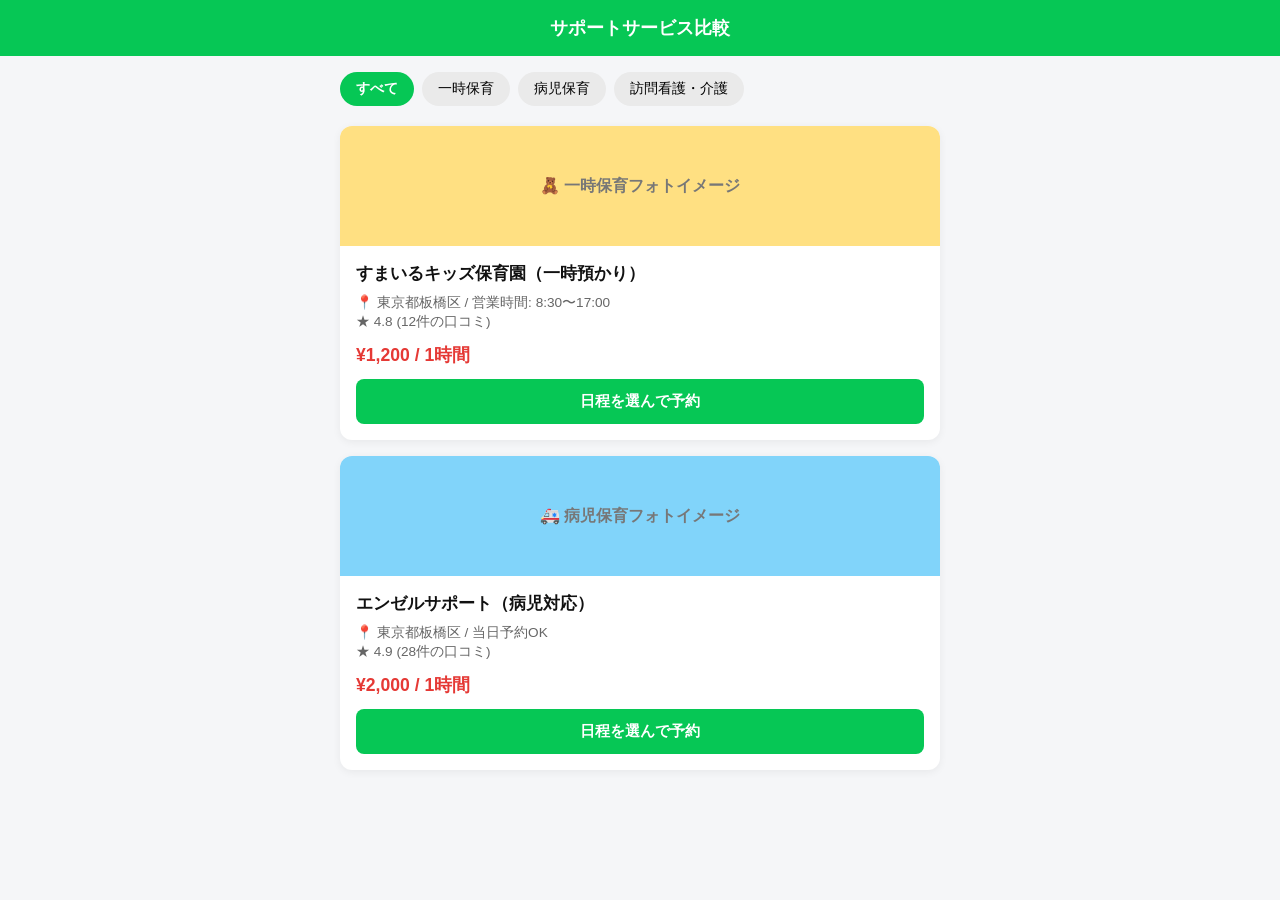
==== index.html @ b2019415 "サンプル画面の追加" ====
<!DOCTYPE html>
<html lang="ja">
<head>
  <meta charset="UTF-8">
  <meta name="viewport" content="width=device-width, initial-scale=1.0">
  <title>育児・介護サポート比較</title>
  <style>
    :root {
      --primary: #06C755; /* LINEカラー */
      --bg: #F5F6F8;
      --card-bg: #FFFFFF;
      --text: #111111;
      --sub-text: #666666;
    }

    body {
      margin: 0;
      padding: 0;
      font-family: -apple-system, BlinkMacSystemFont, "Segoe UI", Roboto, sans-serif;
      background-color: var(--bg);
      color: var(--text);
    }

    header {
      background-color: var(--primary);
      color: white;
      padding: 16px;
      text-align: center;
      font-weight: bold;
      font-size: 1.1rem;
      position: sticky;
      top: 0;
      z-index: 10;
    }

    .container {
      padding: 16px;
      max-width: 600px;
      margin: 0 auto;
    }

    /* 検索・絞り込みタグ */
    .filter-tags {
      display: flex;
      gap: 8px;
      margin-bottom: 16px;
      overflow-x: auto;
      padding-bottom: 4px;
    }

    .tag {
      background: #EAEAEA;
      border: none;
      padding: 8px 16px;
      border-radius: 20px;
      font-size: 0.85rem;
      white-space: nowrap;
      cursor: pointer;
    }

    .tag.active {
      background: var(--primary);
      color: white;
      font-weight: bold;
    }

    /* サービスカード */
    .card-list {
      display: flex;
      flex-direction: column;
      gap: 16px;
    }

    .card {
      background: var(--card-bg);
      border-radius: 12px;
      overflow: hidden;
      box-shadow: 0 2px 8px rgba(0,0,0,0.06);
      display: flex;
      flex-direction: column;
    }

    .card-header {
      height: 120px;
      background-color: #DDD;
      display: flex;
      align-items: center;
      justify-content: center;
      color: #777;
      font-weight: bold;
    }

    .card-body {
      padding: 16px;
    }

    .card-title {
      font-size: 1.05rem;
      font-weight: bold;
      margin: 0 0 8px 0;
    }

    .card-info {
      font-size: 0.85rem;
      color: var(--sub-text);
      margin-bottom: 12px;
      line-height: 1.4;
    }

    .card-price {
      font-size: 1.1rem;
      font-weight: bold;
      color: #E53935;
      margin-bottom: 12px;
    }

    .btn-reserve {
      width: 100%;
      background-color: var(--primary);
      color: white;
      border: none;
      padding: 12px;
      border-radius: 8px;
      font-size: 0.95rem;
      font-weight: bold;
      cursor: pointer;
    }

    .btn-reserve:active {
      opacity: 0.8;
    }
  </style>
</head>
<body>

  <header>サポートサービス比較</header>

  <div class="container">
    <!-- カテゴリ選択ボタン -->
    <div class="filter-tags">
      <button class="tag active">すべて</button>
      <button class="tag">一時保育</button>
      <button class="tag">病児保育</button>
      <button class="tag">訪問看護・介護</button>
    </div>

    <!-- サービス一覧 -->
    <div class="card-list">
      
      <!-- カード1 -->
      <div class="card">
        <div class="card-header" style="background-color: #FFE082;">🧸 一時保育フォトイメージ</div>
        <div class="card-body">
          <div class="card-title">すまいるキッズ保育園（一時預かり）</div>
          <div class="card-info">📍 東京都板橋区 / 営業時間: 8:30〜17:00<br>★ 4.8 (12件の口コミ)</div>
          <div class="card-price">¥1,200 / 1時間</div>
          <button class="btn-reserve" onclick="selectService('すまいるキッズ保育園')">日程を選んで予約</button>
        </div>
      </div>

      <!-- カード2 -->
      <div class="card">
        <div class="card-header" style="background-color: #81D4FA;">🚑 病児保育フォトイメージ</div>
        <div class="card-body">
          <div class="card-title">エンゼルサポート（病児対応）</div>
          <div class="card-info">📍 東京都板橋区 / 当日予約OK<br>★ 4.9 (28件の口コミ)</div>
          <div class="card-price">¥2,000 / 1時間</div>
          <button class="btn-reserve" onclick="selectService('エンゼルサポート')">日程を選んで予約</button>
        </div>
      </div>

    </div>
  </div>

  <script>
    function selectService(name) {
      alert(name + ' の予約画面へ進みます（プロトタイプ）');
    }
  </script>
</body>
</html>
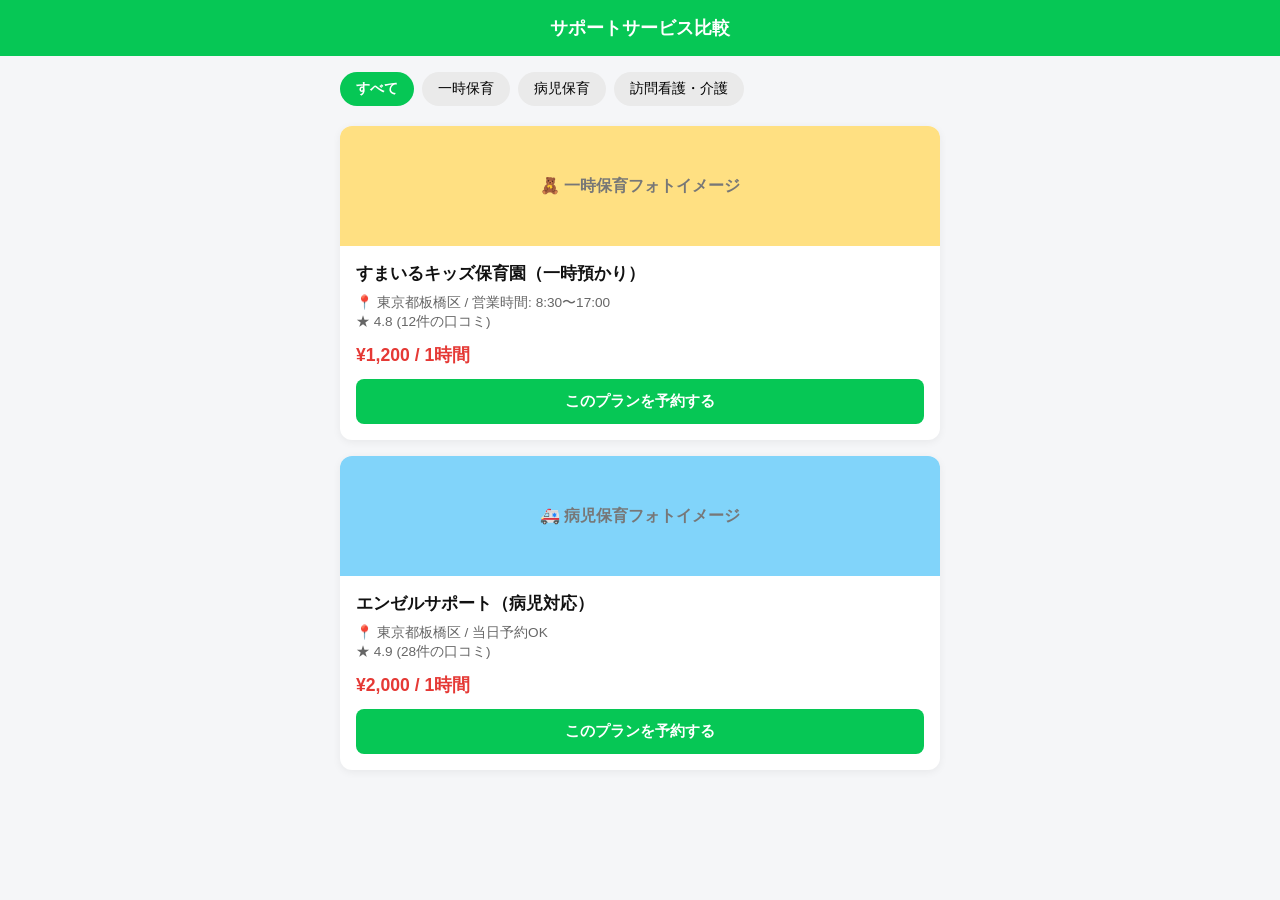
==== commit ed00b7f9: "HTML, CSS, JSを分離して動的予約機能を追加" ====
--- a/index.html
+++ b/index.html
@@ -4,139 +4,13 @@
   <meta charset="UTF-8">
   <meta name="viewport" content="width=device-width, initial-scale=1.0">
   <title>育児・介護サポート比較</title>
-  <style>
-    :root {
-      --primary: #06C755; /* LINEカラー */
-      --bg: #F5F6F8;
-      --card-bg: #FFFFFF;
-      --text: #111111;
-      --sub-text: #666666;
-    }
-
-    body {
-      margin: 0;
-      padding: 0;
-      font-family: -apple-system, BlinkMacSystemFont, "Segoe UI", Roboto, sans-serif;
-      background-color: var(--bg);
-      color: var(--text);
-    }
-
-    header {
-      background-color: var(--primary);
-      color: white;
-      padding: 16px;
-      text-align: center;
-      font-weight: bold;
-      font-size: 1.1rem;
-      position: sticky;
-      top: 0;
-      z-index: 10;
-    }
-
-    .container {
-      padding: 16px;
-      max-width: 600px;
-      margin: 0 auto;
-    }
-
-    /* 検索・絞り込みタグ */
-    .filter-tags {
-      display: flex;
-      gap: 8px;
-      margin-bottom: 16px;
-      overflow-x: auto;
-      padding-bottom: 4px;
-    }
-
-    .tag {
-      background: #EAEAEA;
-      border: none;
-      padding: 8px 16px;
-      border-radius: 20px;
-      font-size: 0.85rem;
-      white-space: nowrap;
-      cursor: pointer;
-    }
-
-    .tag.active {
-      background: var(--primary);
-      color: white;
-      font-weight: bold;
-    }
-
-    /* サービスカード */
-    .card-list {
-      display: flex;
-      flex-direction: column;
-      gap: 16px;
-    }
-
-    .card {
-      background: var(--card-bg);
-      border-radius: 12px;
-      overflow: hidden;
-      box-shadow: 0 2px 8px rgba(0,0,0,0.06);
-      display: flex;
-      flex-direction: column;
-    }
-
-    .card-header {
-      height: 120px;
-      background-color: #DDD;
-      display: flex;
-      align-items: center;
-      justify-content: center;
-      color: #777;
-      font-weight: bold;
-    }
-
-    .card-body {
-      padding: 16px;
-    }
-
-    .card-title {
-      font-size: 1.05rem;
-      font-weight: bold;
-      margin: 0 0 8px 0;
-    }
-
-    .card-info {
-      font-size: 0.85rem;
-      color: var(--sub-text);
-      margin-bottom: 12px;
-      line-height: 1.4;
-    }
-
-    .card-price {
-      font-size: 1.1rem;
-      font-weight: bold;
-      color: #E53935;
-      margin-bottom: 12px;
-    }
-
-    .btn-reserve {
-      width: 100%;
-      background-color: var(--primary);
-      color: white;
-      border: none;
-      padding: 12px;
-      border-radius: 8px;
-      font-size: 0.95rem;
-      font-weight: bold;
-      cursor: pointer;
-    }
-
-    .btn-reserve:active {
-      opacity: 0.8;
-    }
-  </style>
+  <link rel="stylesheet" href="index-style.css">
 </head>
 <body>
 
   <header>サポートサービス比較</header>
 
   <div class="container">
-    <!-- カテゴリ選択ボタン -->
     <div class="filter-tags">
       <button class="tag active">すべて</button>
       <button class="tag">一時保育</button>
@@ -144,38 +18,29 @@
       <button class="tag">訪問看護・介護</button>
     </div>
 
-    <!-- サービス一覧 -->
     <div class="card-list">
-      
-      <!-- カード1 -->
       <div class="card">
         <div class="card-header" style="background-color: #FFE082;">🧸 一時保育フォトイメージ</div>
         <div class="card-body">
           <div class="card-title">すまいるキッズ保育園（一時預かり）</div>
           <div class="card-info">📍 東京都板橋区 / 営業時間: 8:30〜17:00<br>★ 4.8 (12件の口コミ)</div>
           <div class="card-price">¥1,200 / 1時間</div>
-          <button class="btn-reserve" onclick="selectService('すまいるキッズ保育園')">日程を選んで予約</button>
+          <button class="btn-reserve" onclick="reserveService('すまいるキッズ保育園', '1,200')">このプランを予約する</button>
         </div>
       </div>
 
-      <!-- カード2 -->
       <div class="card">
         <div class="card-header" style="background-color: #81D4FA;">🚑 病児保育フォトイメージ</div>
         <div class="card-body">
           <div class="card-title">エンゼルサポート（病児対応）</div>
           <div class="card-info">📍 東京都板橋区 / 当日予約OK<br>★ 4.9 (28件の口コミ)</div>
           <div class="card-price">¥2,000 / 1時間</div>
-          <button class="btn-reserve" onclick="selectService('エンゼルサポート')">日程を選んで予約</button>
+          <button class="btn-reserve" onclick="reserveService('エンゼルサポート', '2,000')">このプランを予約する</button>
         </div>
       </div>
-
     </div>
   </div>
 
-  <script>
-    function selectService(name) {
-      alert(name + ' の予約画面へ進みます（プロトタイプ）');
-    }
-  </script>
+  <script src="index-script.js"></script>
 </body>
 </html>
--- a/index-style.css
+++ b/index-style.css
@@ -0,0 +1,121 @@
+:root {
+  --primary: #06C755;
+  --bg: #F5F6F8;
+  --card-bg: #FFFFFF;
+  --text: #111111;
+  --sub-text: #666666;
+}
+
+body {
+  margin: 0;
+  padding: 0;
+  font-family: -apple-system, BlinkMacSystemFont, "Segoe UI", Roboto, sans-serif;
+  background-color: var(--bg);
+  color: var(--text);
+}
+
+header {
+  background-color: var(--primary);
+  color: white;
+  padding: 16px;
+  text-align: center;
+  font-weight: bold;
+  font-size: 1.1rem;
+  position: sticky;
+  top: 0;
+  z-index: 10;
+}
+
+.container {
+  padding: 16px;
+  max-width: 600px;
+  margin: 0 auto;
+}
+
+.filter-tags {
+  display: flex;
+  gap: 8px;
+  margin-bottom: 16px;
+  overflow-x: auto;
+  padding-bottom: 4px;
+}
+
+.tag {
+  background: #EAEAEA;
+  border: none;
+  padding: 8px 16px;
+  border-radius: 20px;
+  font-size: 0.85rem;
+  white-space: nowrap;
+  cursor: pointer;
+}
+
+.tag.active {
+  background: var(--primary);
+  color: white;
+  font-weight: bold;
+}
+
+.card-list {
+  display: flex;
+  flex-direction: column;
+  gap: 16px;
+}
+
+.card {
+  background: var(--card-bg);
+  border-radius: 12px;
+  overflow: hidden;
+  box-shadow: 0 2px 8px rgba(0,0,0,0.06);
+  display: flex;
+  flex-direction: column;
+}
+
+.card-header {
+  height: 120px;
+  display: flex;
+  align-items: center;
+  justify-content: center;
+  color: #777;
+  font-weight: bold;
+}
+
+.card-body {
+  padding: 16px;
+}
+
+.card-title {
+  font-size: 1.05rem;
+  font-weight: bold;
+  margin: 0 0 8px 0;
+}
+
+.card-info {
+  font-size: 0.85rem;
+  color: var(--sub-text);
+  margin-bottom: 12px;
+  line-height: 1.4;
+}
+
+.card-price {
+  font-size: 1.1rem;
+  font-weight: bold;
+  color: #E53935;
+  margin-bottom: 12px;
+}
+
+.btn-reserve {
+  width: 100%;
+  background-color: var(--primary);
+  color: white;
+  border: none;
+  padding: 12px;
+  border-radius: 8px;
+  font-size: 0.95rem;
+  font-weight: bold;
+  cursor: pointer;
+}
+
+.btn-reserve:active {
+  opacity: 0.8;
+}
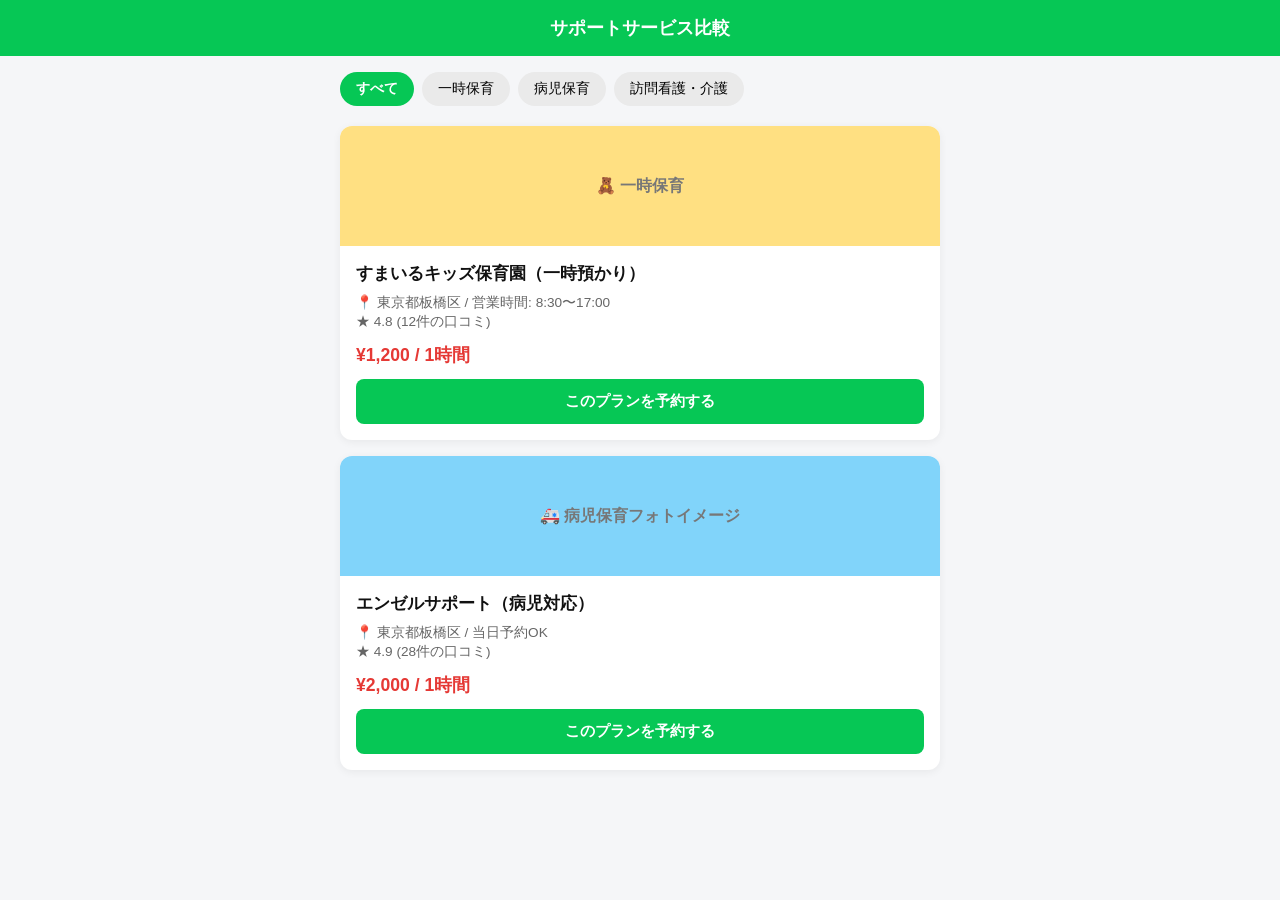
==== commit 99c5ec7f: "Update index.html" ====
--- a/index.html
+++ b/index.html
@@ -20,7 +20,7 @@
 
     <div class="card-list">
       <div class="card">
-        <div class="card-header" style="background-color: #FFE082;">🧸 一時保育フォトイメージ</div>
+        <div class="card-header" style="background-color: #FFE082;">🧸 一時保育</div>
         <div class="card-body">
           <div class="card-title">すまいるキッズ保育園（一時預かり）</div>
           <div class="card-info">📍 東京都板橋区 / 営業時間: 8:30〜17:00<br>★ 4.8 (12件の口コミ)</div>
